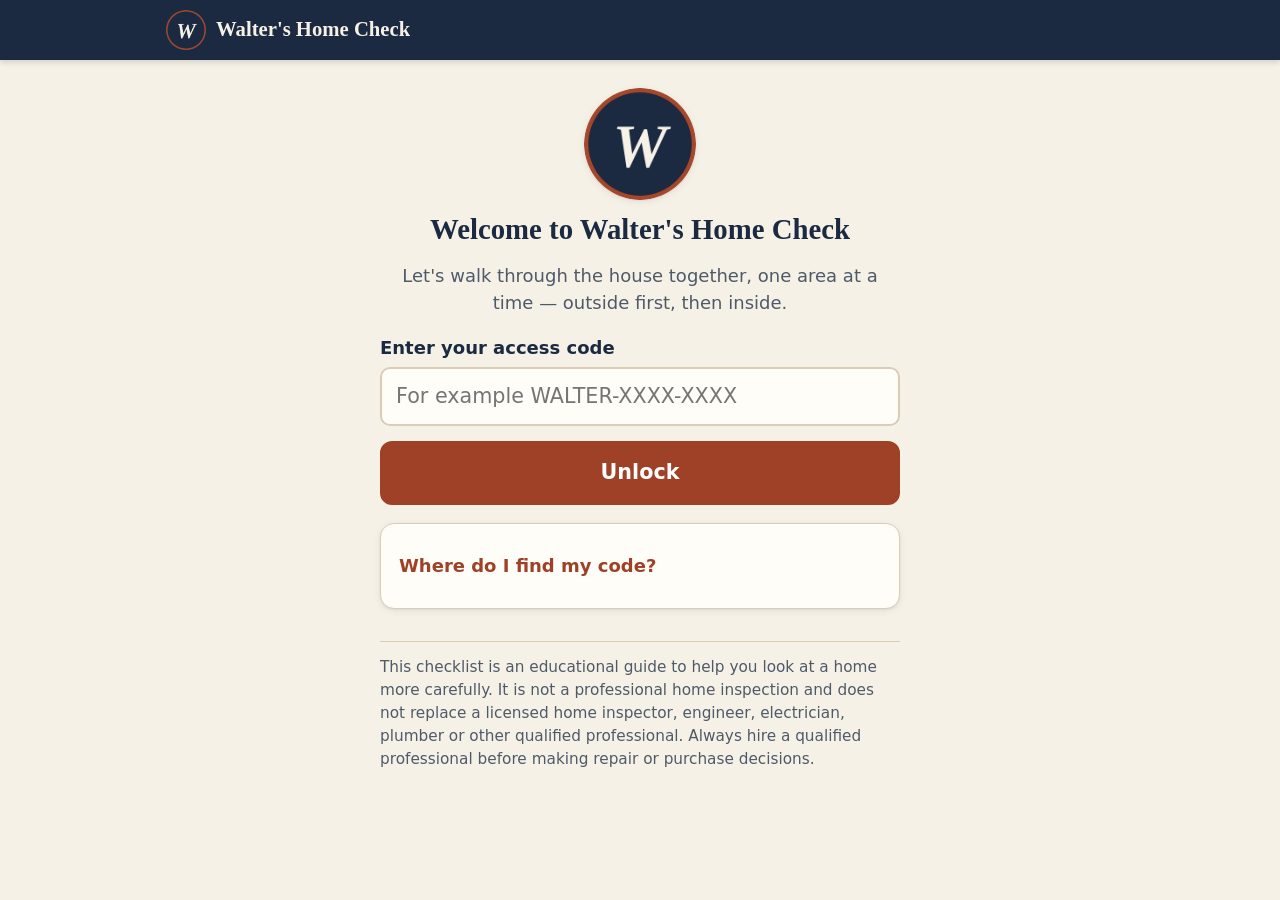
==== index.html @ 048e6f4f "Build Walter's Home Check PWA Static, offline-capable home inspection checklist: access-code unlock " ====
<!doctype html>
<html lang="en">
<head>
  <meta charset="utf-8">
  <meta name="viewport" content="width=device-width, initial-scale=1, viewport-fit=cover">
  <title>Walter's Home Check</title>
  <meta name="description" content="Walter's Home Check — a room-by-room home inspection checklist for home buyers and homeowners.">
  <meta name="theme-color" content="#1b2a41">
  <meta name="color-scheme" content="light dark">
  <meta name="robots" content="noindex">
  <link rel="manifest" href="manifest.webmanifest">
  <link rel="icon" type="image/png" sizes="32x32" href="assets/icons/favicon-32.png">
  <link rel="apple-touch-icon" href="assets/icons/apple-touch-icon.png">
  <meta name="apple-mobile-web-app-capable" content="yes">
  <meta name="mobile-web-app-capable" content="yes">
  <meta name="apple-mobile-web-app-title" content="Home Check">
  <meta name="apple-mobile-web-app-status-bar-style" content="black-translucent">
  <link rel="stylesheet" href="styles.css">
  <script>
    // Apply the chosen light/dark setting before the page draws (avoids a flash).
    try { var t = localStorage.getItem('whc-theme'); if (t === 'light' || t === 'dark') document.documentElement.setAttribute('data-theme', t); } catch (e) {}
  </script>
</head>
<body>
  <a class="skip-link" href="#app">Skip to main content</a>
  <header class="app-header">
    <div class="app-header__inner">
      <button type="button" class="header-btn" id="back-btn" hidden aria-label="Back">
        <svg class="icon" viewBox="0 0 24 24" width="24" height="24" fill="none" stroke="currentColor" stroke-width="2" stroke-linecap="round" stroke-linejoin="round" aria-hidden="true"><path d="M15 5l-7 7 7 7"/></svg>
      </button>
      <a class="brand" href="#/" id="brand">
        <img class="brand__avatar" src="assets/walter-avatar.png" alt="" width="40" height="40">
        <span class="brand__name">Walter's Home Check</span>
      </a>
      <a class="header-btn" href="#/settings" id="settings-btn" aria-label="Settings" hidden>
        <svg class="icon" viewBox="0 0 24 24" width="24" height="24" fill="none" stroke="currentColor" stroke-width="1.8" stroke-linecap="round" stroke-linejoin="round" aria-hidden="true"><circle cx="12" cy="12" r="3"/><path d="M19.4 15a1.7 1.7 0 0 0 .3 1.8l.1.1a2 2 0 1 1-2.8 2.8l-.1-.1a1.7 1.7 0 0 0-1.8-.3 1.7 1.7 0 0 0-1 1.5V21a2 2 0 1 1-4 0v-.1a1.7 1.7 0 0 0-1.1-1.5 1.7 1.7 0 0 0-1.8.3l-.1.1a2 2 0 1 1-2.8-2.8l.1-.1a1.7 1.7 0 0 0 .3-1.8 1.7 1.7 0 0 0-1.5-1H3a2 2 0 1 1 0-4h.1a1.7 1.7 0 0 0 1.5-1.1 1.7 1.7 0 0 0-.3-1.8l-.1-.1a2 2 0 1 1 2.8-2.8l.1.1a1.7 1.7 0 0 0 1.8.3H9a1.7 1.7 0 0 0 1-1.5V3a2 2 0 1 1 4 0v.1a1.7 1.7 0 0 0 1 1.5 1.7 1.7 0 0 0 1.8-.3l.1-.1a2 2 0 1 1 2.8 2.8l-.1.1a1.7 1.7 0 0 0-.3 1.8V9a1.7 1.7 0 0 0 1.5 1H21a2 2 0 1 1 0 4h-.1a1.7 1.7 0 0 0-1.5 1z"/></svg>
        <span class="header-btn__label">Settings</span>
      </a>
    </div>
  </header>

  <main id="app" tabindex="-1">
    <p class="loading">Loading…</p>
  </main>

  <div class="toast" id="toast" role="status" aria-live="polite"></div>

  <noscript>
    <p class="noscript">This app needs JavaScript turned on in your browser.</p>
  </noscript>

  <script type="module" src="js/app.js"></script>
</body>
</html>
---- styles.css ----
/* Walter's Home Check — a warm, workshop-notebook look. */

:root {
  --bg: #f6f1e7;
  --card: #fffdf8;
  --card-2: #f1ebdf;
  --ink: #1b2a41;
  --muted: #4f5a68;
  --line: #d9cdb8;
  --navy: #1b2a41;
  --navy-ink: #f6f1e7;
  --accent: #9e4127;
  --accent-ink: #ffffff;
  --accent-soft: #f6e3da;
  --focus: #1f6feb;

  --ok: #2e6b30;
  --ok-bg: #e3f1e2;
  --watch: #7a4f00;
  --watch-bg: #fdf0cf;
  --problem: #a12620;
  --problem-bg: #fbe3e0;
  --na: #4d5560;
  --na-bg: #e9e7e3;

  --radius: 14px;
  --shadow: 0 1px 2px rgba(27, 42, 65, 0.08), 0 2px 8px rgba(27, 42, 65, 0.06);
  --serif: Georgia, "Iowan Old Style", "Palatino Linotype", "Book Antiqua", ui-serif, serif;
  --sans: system-ui, -apple-system, "Segoe UI", Roboto, "Helvetica Neue", Arial, sans-serif;
  color-scheme: light;
}

@media (prefers-color-scheme: dark) {
  :root:not([data-theme="light"]) {
    --bg: #12161c;
    --card: #1c222b;
    --card-2: #232a35;
    --ink: #eee8dc;
    --muted: #b3bac4;
    --line: #38424f;
    --navy: #0d1520;
    --navy-ink: #eee8dc;
    --accent: #e6926f;
    --accent-ink: #1a1009;
    --accent-soft: #3a2820;
    --focus: #7fb0ff;
    --ok: #8fd18f;
    --ok-bg: #1d3320;
    --watch: #f3c25a;
    --watch-bg: #3a2f14;
    --problem: #ff9a90;
    --problem-bg: #3f1d1b;
    --na: #c3c7cd;
    --na-bg: #2c323b;
    --shadow: 0 1px 2px rgba(0, 0, 0, 0.4);
    color-scheme: dark;
  }
}
:root[data-theme="dark"] {
  --bg: #12161c;
  --card: #1c222b;
  --card-2: #232a35;
  --ink: #eee8dc;
  --muted: #b3bac4;
  --line: #38424f;
  --navy: #0d1520;
  --navy-ink: #eee8dc;
  --accent: #e6926f;
  --accent-ink: #1a1009;
  --accent-soft: #3a2820;
  --focus: #7fb0ff;
  --ok: #8fd18f;
  --ok-bg: #1d3320;
  --watch: #f3c25a;
  --watch-bg: #3a2f14;
  --problem: #ff9a90;
  --problem-bg: #3f1d1b;
  --na: #c3c7cd;
  --na-bg: #2c323b;
  --shadow: 0 1px 2px rgba(0, 0, 0, 0.4);
  color-scheme: dark;
}

/* ---------- Base ---------- */

* { box-sizing: border-box; }
html { font-size: 112.5%; -webkit-text-size-adjust: 100%; text-size-adjust: 100%; }
/* iPhone/iPad: follow the system text size (Settings → Display → Text Size). */
@supports (font: -apple-system-body) and (-webkit-touch-callout: none) {
  html { font: -apple-system-body; }
  body { font-size: 1.06rem; }
}
body {
  margin: 0;
  min-height: 100vh;
  background: var(--bg);
  color: var(--ink);
  font-family: var(--sans);
  line-height: 1.5;
  -webkit-tap-highlight-color: transparent;
}
h1, h2, h3 { font-family: var(--serif); line-height: 1.25; margin: 0 0 0.5em; }
h1 { font-size: 1.6rem; }
h2 { font-size: 1.3rem; }
h3 { font-size: 1.1rem; }
p { margin: 0 0 0.8em; }
a { color: var(--accent); text-underline-offset: 2px; }
img { max-width: 100%; }
:focus-visible { outline: 3px solid var(--focus); outline-offset: 2px; }
.icon { width: 1.35em; height: 1.35em; flex: none; vertical-align: middle; }

.skip-link {
  position: absolute; left: -999px; top: 8px; z-index: 100;
  background: var(--card); color: var(--ink); padding: 8px 14px; border-radius: 8px;
}
.skip-link:focus { left: 8px; }
.visually-hidden {
  position: absolute !important; width: 1px; height: 1px; overflow: hidden;
  clip: rect(0 0 0 0); white-space: nowrap;
}

/* ---------- Header ---------- */

.app-header {
  position: sticky; top: 0; z-index: 20;
  background: var(--navy); color: var(--navy-ink);
  padding-top: env(safe-area-inset-top);
  box-shadow: 0 2px 6px rgba(0, 0, 0, 0.15);
}
.app-header__inner {
  max-width: 980px; margin: 0 auto; min-height: 60px;
  display: flex; align-items: center; gap: 4px;
  padding: 6px max(10px, env(safe-area-inset-right)) 6px max(10px, env(safe-area-inset-left));
}
.brand {
  display: flex; align-items: center; gap: 10px; min-height: 48px; flex: 1; min-width: 0;
  color: inherit; text-decoration: none; padding: 0 6px;
}
.brand__avatar { width: 40px; height: 40px; border-radius: 50%; flex: none; background: #fff2; }
.brand__name { font-family: var(--serif); font-weight: 700; font-size: 1.15rem; white-space: nowrap; overflow: hidden; text-overflow: ellipsis; }
.header-btn {
  display: inline-flex; align-items: center; justify-content: center; gap: 6px;
  min-width: 48px; min-height: 48px; padding: 0 10px;
  background: transparent; border: 0; border-radius: 10px; color: inherit; font: inherit; cursor: pointer; text-decoration: none;
}
.header-btn[hidden] { display: none; }
.header-btn:hover { background: rgba(255, 255, 255, 0.1); }
.header-btn__label { font-size: 0.9rem; }
@media (max-width: 420px) { .header-btn__label { display: none; } }

/* ---------- Layout ---------- */

main {
  max-width: 820px; margin: 0 auto;
  padding: 20px max(16px, env(safe-area-inset-right)) calc(48px + env(safe-area-inset-bottom)) max(16px, env(safe-area-inset-left));
}
main:focus { outline: none; }
.loading { color: var(--muted); }
.noscript { padding: 20px; text-align: center; }
.page-title { margin-top: 4px; }
.lede { color: var(--muted); }
.stack > * + * { margin-top: 16px; }
.row { display: flex; gap: 12px; flex-wrap: wrap; align-items: center; }
.muted { color: var(--muted); }
.small { font-size: 0.88rem; }
.center { text-align: center; }

.card {
  background: var(--card); border: 1px solid var(--line); border-radius: var(--radius);
  padding: 18px; box-shadow: var(--shadow);
}
.section { margin-top: 28px; }
.section > h2 { padding-bottom: 6px; border-bottom: 2px solid var(--line); }

/* ---------- Buttons & fields ---------- */

.btn {
  display: inline-flex; align-items: center; justify-content: center; gap: 10px;
  min-height: 52px; padding: 10px 20px;
  border-radius: 12px; border: 2px solid var(--accent);
  background: var(--accent); color: var(--accent-ink);
  font: inherit; font-weight: 700; text-decoration: none; cursor: pointer; text-align: center;
}
.btn:hover { filter: brightness(1.06); }
.btn:active { transform: translateY(1px); }
.btn[disabled] { opacity: 0.55; cursor: default; }
.btn--secondary { background: var(--card); color: var(--ink); border-color: var(--line); }
.btn--ghost { background: transparent; color: var(--accent); border-color: transparent; padding-left: 10px; padding-right: 10px; }
.btn--danger { background: var(--card); color: var(--problem); border-color: var(--problem); }
.btn--big { width: 100%; min-height: 64px; font-size: 1.15rem; }
.btn--block { width: 100%; }
.btn--small { min-height: 48px; padding: 6px 14px; font-size: 0.95rem; }

label, .label { display: block; font-weight: 700; margin-bottom: 6px; }
.hint { color: var(--muted); font-size: 0.9rem; margin-top: -2px; margin-bottom: 8px; }
input[type="text"], input[type="search"], textarea {
  width: 100%; font: inherit; color: var(--ink);
  background: var(--card); border: 2px solid var(--line); border-radius: 10px;
  padding: 12px 14px; min-height: 52px;
}
input[type="text"]:focus, textarea:focus { border-color: var(--focus); outline: none; box-shadow: 0 0 0 3px color-mix(in srgb, var(--focus) 30%, transparent); }
textarea { min-height: 84px; resize: vertical; line-height: 1.4; }
.field { margin-bottom: 18px; }
.error { color: var(--problem); font-weight: 700; }

/* ---------- Unlock ---------- */

.unlock { max-width: 520px; margin: 0 auto; text-align: center; }
.unlock__avatar { width: 112px; height: 112px; border-radius: 50%; margin: 8px auto 12px; display: block; box-shadow: var(--shadow); }
.unlock form { text-align: left; margin-top: 18px; }
.unlock input { text-transform: uppercase; letter-spacing: 0.05em; font-size: 1.15rem; }
.unlock input::placeholder { text-transform: none; letter-spacing: 0; }
.help-box { text-align: left; margin-top: 18px; }
.help-box summary { cursor: pointer; font-weight: 700; color: var(--accent); min-height: 48px; display: flex; align-items: center; }
.disclaimer { font-size: 0.85rem; color: var(--muted); border-top: 1px solid var(--line); margin-top: 32px; padding-top: 14px; text-align: left; }

/* ---------- Home ---------- */

.check-list { list-style: none; padding: 0; margin: 0; display: grid; gap: 12px; }
.check-card {
  display: block; color: inherit; text-decoration: none;
  background: var(--card); border: 1px solid var(--line); border-radius: var(--radius);
  padding: 16px 18px; box-shadow: var(--shadow);
}
.check-card:hover { border-color: var(--accent); }
.check-card__name { font-family: var(--serif); font-size: 1.2rem; font-weight: 700; margin: 0 0 2px; overflow-wrap: anywhere; }
.check-card__meta { color: var(--muted); font-size: 0.92rem; }
.empty { text-align: center; padding: 26px 18px; color: var(--muted); border: 2px dashed var(--line); border-radius: var(--radius); }

.progress { display: flex; align-items: center; gap: 12px; margin-top: 10px; }
.progress__bar { flex: 1; height: 12px; background: var(--card-2); border: 1px solid var(--line); border-radius: 99px; overflow: hidden; }
.progress__fill { height: 100%; background: var(--ok); border-radius: 99px; transition: width 0.25s; }
.progress__label { font-weight: 700; font-size: 0.92rem; min-width: 3.4em; text-align: right; }

/* ---------- Banners ---------- */

.banner {
  background: var(--accent-soft); border: 2px solid var(--accent); border-radius: var(--radius);
  padding: 16px 18px; margin-bottom: 20px;
}
.banner h2 { font-size: 1.15rem; margin-bottom: 6px; }
.banner ol { margin: 8px 0 10px; padding-left: 1.4em; }
.banner li { margin-bottom: 4px; }
.banner .row { margin-top: 10px; }
.notice { background: var(--card-2); border-left: 5px solid var(--accent); border-radius: 8px; padding: 12px 16px; margin: 0 0 18px; }
.notice p:last-child { margin-bottom: 0; }

/* ---------- New check ---------- */

.mode-list { display: grid; gap: 12px; border: 0; padding: 0; margin: 0 0 22px; }
.mode-list legend { font-weight: 700; margin-bottom: 8px; padding: 0; }
.mode-option { position: relative; display: block; cursor: pointer; }
.mode-option input { position: absolute; opacity: 0; width: 1px; height: 1px; }
.mode-option__box {
  display: flex; gap: 14px; align-items: flex-start;
  background: var(--card); border: 2px solid var(--line); border-radius: var(--radius); padding: 16px;
}
.mode-option__radio { width: 26px; height: 26px; border-radius: 50%; border: 2px solid var(--muted); flex: none; margin-top: 2px; display: grid; place-items: center; }
.mode-option input:checked + .mode-option__box { border-color: var(--accent); background: var(--accent-soft); }
.mode-option input:checked + .mode-option__box .mode-option__radio { border-color: var(--accent); }
.mode-option input:checked + .mode-option__box .mode-option__radio::after { content: ""; width: 14px; height: 14px; border-radius: 50%; background: var(--accent); }
.mode-option input:focus-visible + .mode-option__box { outline: 3px solid var(--focus); outline-offset: 2px; }
.mode-option__title { font-weight: 700; font-size: 1.08rem; display: block; }
.mode-option__desc { color: var(--muted); font-size: 0.95rem; display: block; }

/* ---------- Areas list ---------- */

.check-head { margin-bottom: 18px; }
.mode-pill { display: inline-block; background: var(--navy); color: var(--navy-ink); border-radius: 99px; padding: 2px 12px; font-size: 0.85rem; font-weight: 700; }
.name-field { margin: 10px 0 4px; }
.actions { display: grid; grid-template-columns: 1fr 1fr; gap: 10px; margin: 16px 0 6px; }
@media (max-width: 380px) { .actions { grid-template-columns: 1fr; } }
.walk-hint { color: var(--muted); font-family: var(--sans); font-weight: 400; font-size: 0.95rem; margin: 18px 0 10px; }
.area-grid { list-style: none; padding: 0; margin: 0; display: grid; gap: 12px; }
@media (min-width: 700px) { .area-grid { grid-template-columns: 1fr 1fr; } }
.area-card {
  display: flex; gap: 14px; align-items: center; height: 100%;
  background: var(--card); border: 1px solid var(--line); border-radius: var(--radius); padding: 14px 16px;
  color: inherit; text-decoration: none; box-shadow: var(--shadow);
}
.area-card:hover { border-color: var(--accent); }
.area-card__icon {
  width: 52px; height: 52px; border-radius: 12px; flex: none;
  display: grid; place-items: center; background: var(--card-2); color: var(--accent);
}
.area-card__icon .icon { width: 30px; height: 30px; }
.area-card__body { flex: 1; min-width: 0; }
.area-card__step, .area-card__name, .area-card__count { display: block; }
.area-card__step { font-size: 0.8rem; color: var(--muted); font-weight: 700; text-transform: uppercase; letter-spacing: 0.04em; }
.area-card__name { font-weight: 700; font-size: 1.05rem; line-height: 1.3; }
.area-card__count { color: var(--muted); font-size: 0.9rem; }
.area-card .progress { margin-top: 6px; }
.area-card__done { color: var(--ok); }
.badge { display: inline-flex; align-items: center; gap: 4px; font-size: 0.82rem; font-weight: 700; border-radius: 99px; padding: 1px 9px; margin-left: 6px; }
.badge .icon { width: 1em; height: 1em; }
.badge--problem { background: var(--problem-bg); color: var(--problem); }
.badge--watch { background: var(--watch-bg); color: var(--watch); }

/* ---------- Area detail ---------- */

.area-head { display: flex; align-items: center; gap: 14px; margin-bottom: 6px; }
.area-head .area-card__icon { width: 56px; height: 56px; }
.area-head h1 { margin: 0; }
.items { list-style: none; padding: 0; margin: 18px 0 0; display: grid; gap: 16px; }
.item {
  background: var(--card); border: 1px solid var(--line); border-radius: var(--radius);
  padding: 16px; box-shadow: var(--shadow); scroll-margin-top: 90px;
  border-left: 6px solid var(--line);
}
.item[data-status="ok"] { border-left-color: var(--ok); }
.item[data-status="watch"] { border-left-color: var(--watch); }
.item[data-status="problem"] { border-left-color: var(--problem); }
.item[data-status="na"] { border-left-color: var(--na); }
.item__num { color: var(--muted); font-size: 0.85rem; font-weight: 700; }
.item__text { font-weight: 700; font-size: 1.1rem; margin: 2px 0 10px; line-height: 1.35; }

.tip { background: var(--card-2); border-radius: 10px; margin-bottom: 14px; }
.tip summary {
  list-style: none; cursor: pointer; min-height: 48px; display: flex; align-items: center; gap: 8px;
  padding: 6px 14px; font-weight: 700; color: var(--accent);
}
.tip summary::-webkit-details-marker { display: none; }
.tip summary::before { content: "▸"; display: inline-block; transition: transform 0.15s; width: 1em; }
.tip[open] summary::before { transform: rotate(90deg); }
.tip p { padding: 0 14px 12px 38px; margin: 0; font-family: var(--serif); font-size: 1.02rem; }

.status-group { display: grid; grid-template-columns: 1fr 1fr; gap: 8px; border: 0; margin: 0 0 12px; padding: 0; }
@media (min-width: 640px) { .status-group { grid-template-columns: repeat(4, 1fr); } }
.status-group legend { padding: 0; margin-bottom: 6px; }
.status-btn {
  display: flex; align-items: center; justify-content: center; gap: 8px;
  min-height: 56px; padding: 8px 10px; border-radius: 12px;
  font: inherit; font-weight: 700; font-size: 0.98rem; line-height: 1.15; cursor: pointer;
  background: var(--card); color: var(--ink); border: 2px solid var(--line);
}
.status-btn .icon { width: 1.4em; height: 1.4em; }
.status-btn--ok .icon { color: var(--ok); }
.status-btn--watch .icon { color: var(--watch); }
.status-btn--problem .icon { color: var(--problem); }
.status-btn--na .icon { color: var(--na); }
.status-btn[aria-pressed="true"] { box-shadow: inset 0 0 0 1px currentColor; }
.status-btn--ok[aria-pressed="true"] { background: var(--ok-bg); border-color: var(--ok); color: var(--ok); }
.status-btn--watch[aria-pressed="true"] { background: var(--watch-bg); border-color: var(--watch); color: var(--watch); }
.status-btn--problem[aria-pressed="true"] { background: var(--problem-bg); border-color: var(--problem); color: var(--problem); }
.status-btn--na[aria-pressed="true"] { background: var(--na-bg); border-color: var(--na); color: var(--na); }

.pro-box {
  display: flex; gap: 10px; align-items: flex-start;
  background: var(--problem-bg); color: var(--ink); border: 2px solid var(--problem); border-radius: 10px;
  padding: 10px 14px; margin-bottom: 12px;
}
.pro-box .icon { color: var(--problem); margin-top: 2px; }
.pro-box strong { color: var(--problem); }

.note-label { font-weight: 700; font-size: 0.95rem; margin-bottom: 4px; display: block; }
.photo-row { display: flex; flex-wrap: wrap; gap: 10px; margin-top: 12px; align-items: center; }
.photo-buttons { display: flex; flex-wrap: wrap; gap: 8px; }
.photo-buttons input[type="file"] { position: absolute; width: 1px; height: 1px; opacity: 0; pointer-events: none; }
.thumbs { display: flex; flex-wrap: wrap; gap: 10px; list-style: none; padding: 0; margin: 10px 0 0; }
.thumb { position: relative; width: 104px; height: 104px; }
.thumb img, .thumb button.thumb__open { width: 100%; height: 100%; }
.thumb button.thumb__open { padding: 0; border: 1px solid var(--line); border-radius: 10px; overflow: hidden; background: var(--card-2); cursor: zoom-in; display: block; }
.thumb img { object-fit: cover; display: block; }
.thumb__del {
  position: absolute; top: -10px; right: -10px; width: 44px; height: 44px; border-radius: 50%;
  background: var(--card); color: var(--problem); border: 2px solid var(--problem);
  display: grid; place-items: center; cursor: pointer; padding: 0;
}
.thumb__del .icon { width: 22px; height: 22px; }
.thumbs--small .thumb { width: 72px; height: 72px; }
.busy { color: var(--muted); font-size: 0.92rem; }

.area-nav { display: grid; grid-template-columns: 1fr 1fr; gap: 10px; margin-top: 24px; }
.area-nav .btn:only-child { grid-column: 1 / -1; }
.saved-note { color: var(--muted); font-size: 0.88rem; display: flex; align-items: center; gap: 6px; }
.saved-note .icon { color: var(--ok); width: 1.1em; height: 1.1em; }

/* ---------- Summary ---------- */

.counts { display: grid; grid-template-columns: 1fr 1fr; gap: 10px; margin: 14px 0; }
@media (min-width: 640px) { .counts { grid-template-columns: repeat(4, 1fr); } }
.count {
  border-radius: 12px; padding: 12px; text-align: center; border: 2px solid;
  display: flex; flex-direction: column; align-items: center; gap: 2px;
}
.count__num { font-size: 1.8rem; font-weight: 800; line-height: 1.1; font-family: var(--serif); }
.count__label { font-weight: 700; font-size: 0.92rem; display: flex; align-items: center; gap: 6px; }
.count--ok { background: var(--ok-bg); border-color: var(--ok); color: var(--ok); }
.count--watch { background: var(--watch-bg); border-color: var(--watch); color: var(--watch); }
.count--problem { background: var(--problem-bg); border-color: var(--problem); color: var(--problem); }
.count--na { background: var(--na-bg); border-color: var(--na); color: var(--na); }
.finding-list { list-style: none; padding: 0; margin: 0; display: grid; gap: 12px; }
.finding {
  background: var(--card); border: 1px solid var(--line); border-left: 6px solid var(--line);
  border-radius: var(--radius); padding: 14px 16px; box-shadow: var(--shadow);
}
.finding--problem { border-left-color: var(--problem); }
.finding--watch { border-left-color: var(--watch); }
.finding__area { color: var(--muted); font-size: 0.88rem; font-weight: 700; }
.finding__text { font-weight: 700; margin: 2px 0 6px; }
.finding__text a { color: inherit; }
.finding__note { font-family: var(--serif); margin-bottom: 6px; white-space: pre-wrap; overflow-wrap: anywhere; }
.prio { display: inline-flex; align-items: center; gap: 4px; font-weight: 800; font-size: 0.82rem; border-radius: 6px; padding: 1px 8px; text-transform: uppercase; letter-spacing: 0.04em; }
.prio--High { background: var(--problem); color: var(--card); }
.prio--Medium { background: var(--watch-bg); color: var(--watch); border: 1px solid var(--watch); }
.prio--Low { background: var(--na-bg); color: var(--na); border: 1px solid var(--na); }

/* ---------- Report ---------- */

.report-box { text-align: center; }
.report-box .btn { margin: 6px 0; }
.report-status { min-height: 1.5em; margin-top: 10px; }

/* ---------- Settings ---------- */

.settings-list { list-style: none; padding: 0; margin: 0; display: grid; gap: 10px; }
.settings-row { display: flex; gap: 12px; align-items: center; justify-content: space-between; flex-wrap: wrap; background: var(--card); border: 1px solid var(--line); border-radius: 12px; padding: 12px 14px; }
.settings-row__text { min-width: 0; flex: 1 1 200px; overflow-wrap: anywhere; }
.theme-choice { display: flex; gap: 8px; flex-wrap: wrap; border: 0; padding: 0; margin: 0; }
.theme-choice label { display: flex; align-items: center; gap: 8px; min-height: 48px; padding: 0 14px; border: 2px solid var(--line); border-radius: 10px; background: var(--card); font-weight: 600; cursor: pointer; margin: 0; }
.theme-choice input { width: 22px; height: 22px; accent-color: var(--accent); }
.steps { padding-left: 1.4em; }
.steps li { margin-bottom: 6px; }
.link-list { list-style: none; padding: 0; margin: 0; display: grid; gap: 8px; }
.link-list a { display: inline-flex; align-items: center; min-height: 48px; font-weight: 700; }
.file-input { position: absolute; width: 1px; height: 1px; opacity: 0; pointer-events: none; }

/* ---------- Photo viewer & toast ---------- */

.viewer {
  position: fixed; inset: 0; z-index: 50; background: rgba(0, 0, 0, 0.9);
  display: flex; align-items: center; justify-content: center; padding: 60px 12px 20px;
}
.viewer img { max-width: 100%; max-height: 100%; object-fit: contain; border-radius: 6px; }
.viewer__close {
  position: absolute; top: calc(10px + env(safe-area-inset-top)); right: 12px;
  min-width: 52px; min-height: 52px; border-radius: 50%; border: 0; background: #fff; color: #111; cursor: pointer;
  display: grid; place-items: center;
}
.toast {
  position: fixed; left: 50%; bottom: calc(20px + env(safe-area-inset-bottom)); transform: translateX(-50%) translateY(150%);
  background: var(--navy); color: var(--navy-ink); padding: 12px 20px; border-radius: 12px; z-index: 60;
  font-weight: 700; max-width: calc(100% - 32px); box-shadow: 0 4px 16px rgba(0, 0, 0, 0.3);
  transition: transform 0.25s, visibility 0.25s; pointer-events: none; text-align: center; visibility: hidden;
}
.toast.show { transform: translateX(-50%) translateY(0); visibility: visible; }

@media (prefers-reduced-motion: reduce) {
  *, *::before, *::after { transition: none !important; }
}
@media (forced-colors: active) {
  .status-btn[aria-pressed="true"] { border-width: 4px; }
}
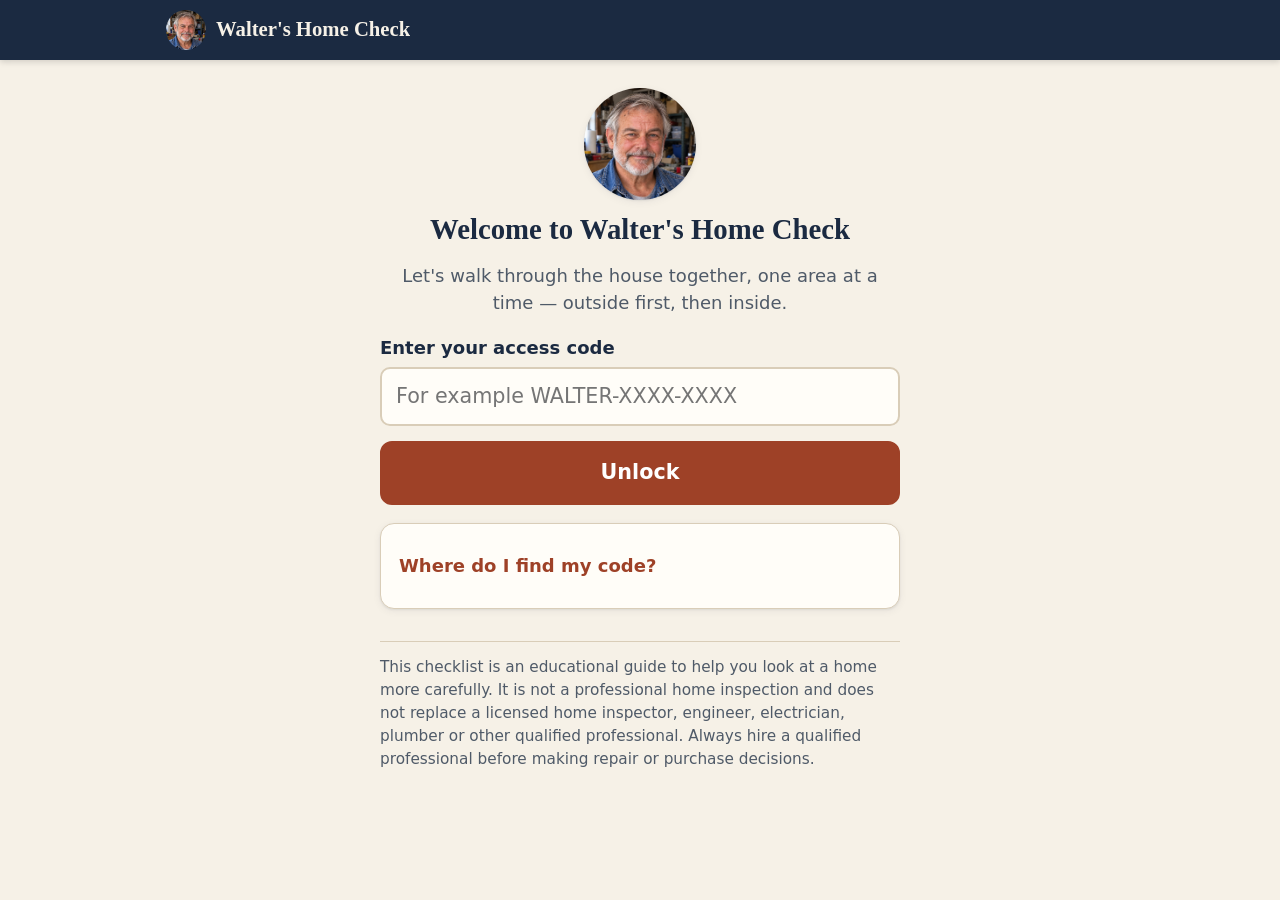
==== commit 885ea23f: "Add "My Home" maintenance calendar - New My Home tab (bottom tabs: Checks · My Home · Settings) - Ho" ====
--- a/index.html
+++ b/index.html
@@ -32,16 +32,14 @@
         <img class="brand__avatar" src="assets/walter-avatar.png" alt="" width="40" height="40">
         <span class="brand__name">Walter's Home Check</span>
       </a>
-      <a class="header-btn" href="#/settings" id="settings-btn" aria-label="Settings" hidden>
-        <svg class="icon" viewBox="0 0 24 24" width="24" height="24" fill="none" stroke="currentColor" stroke-width="1.8" stroke-linecap="round" stroke-linejoin="round" aria-hidden="true"><circle cx="12" cy="12" r="3"/><path d="M19.4 15a1.7 1.7 0 0 0 .3 1.8l.1.1a2 2 0 1 1-2.8 2.8l-.1-.1a1.7 1.7 0 0 0-1.8-.3 1.7 1.7 0 0 0-1 1.5V21a2 2 0 1 1-4 0v-.1a1.7 1.7 0 0 0-1.1-1.5 1.7 1.7 0 0 0-1.8.3l-.1.1a2 2 0 1 1-2.8-2.8l.1-.1a1.7 1.7 0 0 0 .3-1.8 1.7 1.7 0 0 0-1.5-1H3a2 2 0 1 1 0-4h.1a1.7 1.7 0 0 0 1.5-1.1 1.7 1.7 0 0 0-.3-1.8l-.1-.1a2 2 0 1 1 2.8-2.8l.1.1a1.7 1.7 0 0 0 1.8.3H9a1.7 1.7 0 0 0 1-1.5V3a2 2 0 1 1 4 0v.1a1.7 1.7 0 0 0 1 1.5 1.7 1.7 0 0 0 1.8-.3l.1-.1a2 2 0 1 1 2.8 2.8l-.1.1a1.7 1.7 0 0 0-.3 1.8V9a1.7 1.7 0 0 0 1.5 1H21a2 2 0 1 1 0 4h-.1a1.7 1.7 0 0 0-1.5 1z"/></svg>
-        <span class="header-btn__label">Settings</span>
-      </a>
     </div>
   </header>
 
   <main id="app" tabindex="-1">
     <p class="loading">Loading…</p>
   </main>
+
+  <nav class="tabbar" id="tabbar" aria-label="Main" hidden></nav>
 
   <div class="toast" id="toast" role="status" aria-live="polite"></div>
 
--- a/styles.css
+++ b/styles.css
@@ -193,13 +193,18 @@
 
 label, .label { display: block; font-weight: 700; margin-bottom: 6px; }
 .hint { color: var(--muted); font-size: 0.9rem; margin-top: -2px; margin-bottom: 8px; }
-input[type="text"], input[type="search"], textarea {
+input[type="text"], input[type="search"], input[type="date"], select, textarea {
   width: 100%; font: inherit; color: var(--ink);
   background: var(--card); border: 2px solid var(--line); border-radius: 10px;
   padding: 12px 14px; min-height: 52px;
 }
-input[type="text"]:focus, textarea:focus { border-color: var(--focus); outline: none; box-shadow: 0 0 0 3px color-mix(in srgb, var(--focus) 30%, transparent); }
+input[type="text"]:focus, input[type="date"]:focus, select:focus, textarea:focus { border-color: var(--focus); outline: none; box-shadow: 0 0 0 3px color-mix(in srgb, var(--focus) 30%, transparent); }
 textarea { min-height: 84px; resize: vertical; line-height: 1.4; }
+select { appearance: none; -webkit-appearance: none; padding-right: 44px; cursor: pointer;
+  background-image: linear-gradient(45deg, transparent 50%, var(--muted) 50%), linear-gradient(135deg, var(--muted) 50%, transparent 50%);
+  background-position: right 22px center, right 16px center; background-size: 6px 6px; background-repeat: no-repeat; }
+input[aria-invalid] { border-color: var(--problem); }
+[hidden] { display: none !important; }
 .field { margin-bottom: 18px; }
 .error { color: var(--problem); font-weight: 700; }
 
@@ -445,6 +450,169 @@
 }
 .toast.show { transform: translateX(-50%) translateY(0); visibility: visible; }
 
+/* ---------- Bottom tabs ---------- */
+
+.tabbar {
+  position: fixed; left: 0; right: 0; bottom: 0; z-index: 30;
+  display: flex; justify-content: center;
+  background: var(--card); border-top: 1px solid var(--line);
+  box-shadow: 0 -2px 10px rgba(0, 0, 0, 0.08);
+  padding: 0 env(safe-area-inset-right) env(safe-area-inset-bottom) env(safe-area-inset-left);
+}
+.tabbar__tab {
+  flex: 1 1 0; max-width: 220px; min-height: 60px;
+  display: flex; flex-direction: column; align-items: center; justify-content: center; gap: 2px;
+  color: var(--muted); text-decoration: none; font-size: 0.85rem; font-weight: 700;
+  border-top: 4px solid transparent;
+}
+.tabbar__tab .icon { width: 26px; height: 26px; }
+.tabbar__tab[aria-current="page"] { color: var(--accent); border-top-color: var(--accent); }
+.tabbar__tab:hover { color: var(--accent); }
+body.has-tabbar main { padding-bottom: calc(110px + env(safe-area-inset-bottom)); }
+body.has-tabbar .toast { bottom: calc(80px + env(safe-area-inset-bottom)); }
+
+/* ---------- My Home ---------- */
+
+.home-bar { display: flex; flex-wrap: wrap; align-items: center; justify-content: space-between; gap: 6px 10px; margin-bottom: 10px; }
+.home-bar__name { display: inline-flex; align-items: center; gap: 8px; font-family: var(--serif); font-weight: 700; font-size: 1.15rem; overflow-wrap: anywhere; }
+.home-bar__name .icon { color: var(--accent); }
+.home-bar__pick { width: auto; max-width: 100%; flex: 1 1 200px; font-weight: 700; }
+.home-bar__links { display: flex; flex-wrap: wrap; gap: 0 4px; }
+.subnav { display: grid; grid-template-columns: repeat(4, 1fr); gap: 6px; margin: 0 0 20px; }
+.subnav a {
+  display: flex; flex-direction: column; align-items: center; justify-content: center; gap: 2px; min-height: 60px; padding: 6px 4px;
+  background: var(--card); border: 2px solid var(--line); border-radius: 12px; color: var(--ink);
+  text-decoration: none; font-weight: 700; font-size: 0.88rem; text-align: center; line-height: 1.15;
+}
+.subnav a .icon { color: var(--accent); }
+.subnav a[aria-current="page"] { background: var(--accent-soft); border-color: var(--accent); }
+
+.month-head { display: flex; align-items: center; gap: 16px; margin-bottom: 18px; }
+.month-title { margin: 0 0 4px; font-size: 1.45rem; }
+.month-title:focus { outline: none; }
+.ring { position: relative; width: 84px; height: 84px; flex: none; }
+.ring svg { display: block; }
+.ring__track { fill: none; stroke: var(--card-2); stroke-width: 10; }
+.ring__fill { fill: none; stroke: var(--ok); stroke-width: 10; stroke-linecap: round; transition: stroke-dashoffset 0.3s; }
+.ring__text { position: absolute; inset: 0; display: grid; place-items: center; font-weight: 800; font-size: 1.05rem; }
+
+.list-title { font-size: 1.1rem; margin: 18px 0 10px; }
+.task-list { list-style: none; padding: 0; margin: 0 0 18px; display: grid; gap: 12px; }
+.task {
+  background: var(--card); border: 1px solid var(--line); border-left: 6px solid var(--accent);
+  border-radius: var(--radius); padding: 14px 16px; box-shadow: var(--shadow);
+}
+.task[data-done="true"] { border-left-color: var(--ok); background: color-mix(in srgb, var(--ok-bg) 45%, var(--card)); }
+.task[data-done="true"] .task__title { text-decoration: line-through; text-decoration-thickness: 2px; color: var(--muted); }
+.task__head { display: flex; gap: 10px; align-items: flex-start; justify-content: space-between; }
+.task__title { font-family: var(--sans); font-size: 1.08rem; margin: 6px 0 6px; line-height: 1.35; }
+.task__why { font-family: var(--serif); margin-bottom: 8px; }
+.task__from { color: var(--watch); font-weight: 700; font-size: 0.88rem; margin-bottom: 4px; display: flex; align-items: center; gap: 6px; }
+.task__pro { margin: 6px 0 0; }
+.task__actions { display: flex; flex-wrap: wrap; gap: 8px; margin-top: 10px; }
+.done-toggle {
+  display: inline-flex; align-items: center; gap: 8px; flex: none; margin: 0;
+  min-height: 48px; padding: 4px 14px 4px 10px; border: 2px solid var(--line); border-radius: 12px;
+  background: var(--card); cursor: pointer; font-weight: 700;
+}
+.done-toggle input { width: 26px; height: 26px; margin: 0; accent-color: var(--ok); cursor: pointer; }
+.done-toggle:has(input:checked) { border-color: var(--ok); color: var(--ok); background: var(--ok-bg); }
+.done-toggle:has(input:focus-visible) { outline: 3px solid var(--focus); outline-offset: 2px; }
+.task__tags { display: flex; flex-wrap: wrap; gap: 6px; }
+.tag { display: inline-flex; align-items: center; gap: 5px; font-size: 0.85rem; font-weight: 700; border-radius: 99px; padding: 3px 10px; background: var(--card-2); color: var(--ink); border: 1px solid var(--line); }
+.tag .icon { width: 1.05em; height: 1.05em; }
+.tag--diy { background: var(--ok-bg); color: var(--ok); border-color: var(--ok); }
+.tag--pro { background: var(--accent-soft); color: var(--accent); border-color: var(--accent); }
+.tag--safety { background: var(--watch-bg); color: var(--watch); border-color: var(--watch); }
+
+.fold { background: var(--card); border: 1px solid var(--line); border-radius: var(--radius); margin: 0 0 12px; }
+.fold summary { cursor: pointer; min-height: 52px; display: flex; align-items: center; padding: 6px 16px; font-weight: 700; color: var(--accent); }
+.fold > *:not(summary) { margin-left: 16px; margin-right: 16px; }
+.fold[open] { padding-bottom: 10px; }
+.mini-list { list-style: none; padding: 0; display: grid; gap: 8px; }
+.mini-list li { display: flex; flex-wrap: wrap; gap: 8px; align-items: center; justify-content: space-between; border-top: 1px solid var(--line); padding-top: 8px; }
+.mini-list li > span { flex: 1 1 200px; }
+.plain-list { padding-left: 1.3em; }
+.plain-list li { margin-bottom: 4px; }
+
+.cal-card { margin: 20px 0; }
+.cal-card h2 { display: flex; align-items: center; gap: 8px; font-size: 1.2rem; }
+.cal-card h2 .icon { color: var(--accent); }
+.cal-card .btn + .btn { margin-top: 8px; }
+.upsell { background: var(--card-2); border: 2px dashed var(--line); border-radius: var(--radius); padding: 14px 16px; margin: 20px 0; }
+.upsell h2 { font-size: 1.1rem; margin-bottom: 4px; }
+
+.welcome { display: flex; gap: 16px; align-items: flex-start; margin-bottom: 18px; }
+.welcome__avatar { width: 72px; height: 72px; border-radius: 50%; flex: none; }
+.welcome__list { list-style: none; padding: 0; margin: 0; display: grid; gap: 8px; }
+.welcome__list li { display: flex; gap: 10px; align-items: flex-start; }
+.welcome__list .icon { color: var(--accent); margin-top: 2px; }
+@media (max-width: 480px) { .welcome { flex-direction: column; } }
+
+.form-group { border: 1px solid var(--line); border-radius: var(--radius); background: var(--card); padding: 14px 16px 2px; margin: 0 0 18px; min-width: 0; }
+.form-group legend { font-family: var(--serif); font-weight: 700; font-size: 1.15rem; padding: 0 6px; }
+.form-group--plain { border: 0; background: none; padding: 0; }
+.form-group--plain legend { font-family: var(--sans); font-size: 1rem; padding: 0; margin-bottom: 6px; }
+.pair { display: grid; gap: 0 14px; }
+@media (min-width: 600px) { .pair { grid-template-columns: 1fr 1fr; } }
+.field--year .error { margin: 0; }
+.field--year .hint:empty, .field--year .error:empty { display: none; }
+.choice-row { display: flex; flex-wrap: wrap; gap: 8px; margin-bottom: 12px; }
+.choice { display: flex; align-items: center; gap: 8px; min-height: 48px; padding: 0 16px; border: 2px solid var(--line); border-radius: 10px; background: var(--card); font-weight: 600; cursor: pointer; margin: 0; }
+.choice input { width: 22px; height: 22px; accent-color: var(--accent); }
+
+.year-head { display: flex; align-items: center; justify-content: space-between; gap: 10px; }
+.year-head h1 { margin: 0; }
+.year-head h1:focus { outline: none; }
+.year-grid { list-style: none; padding: 0; margin: 0; display: grid; grid-template-columns: repeat(2, 1fr); gap: 10px; }
+@media (min-width: 560px) { .year-grid { grid-template-columns: repeat(3, 1fr); } }
+@media (min-width: 800px) { .year-grid { grid-template-columns: repeat(4, 1fr); } }
+.month-cell {
+  display: flex; flex-direction: column; gap: 2px; min-height: 112px; height: 100%; padding: 12px 14px;
+  background: var(--card); border: 2px solid var(--line); border-radius: var(--radius); color: var(--ink); text-decoration: none; box-shadow: var(--shadow);
+}
+.month-cell:hover { border-color: var(--accent); }
+.month-cell--now { border-color: var(--accent); background: var(--accent-soft); }
+.month-cell__name { font-family: var(--serif); font-weight: 700; font-size: 1.2rem; }
+.month-cell__now { font-family: var(--sans); font-size: 0.75rem; background: var(--accent); color: var(--accent-ink); border-radius: 99px; padding: 1px 8px; vertical-align: middle; }
+.month-cell__count { font-weight: 700; }
+.month-cell__done { color: var(--muted); font-size: 0.9rem; display: flex; align-items: center; gap: 4px; }
+.month-cell .progress__bar { display: block; flex: none; height: 8px; margin-top: auto; }
+.month-cell .progress__fill { display: block; }
+
+.legend { list-style: none; padding: 0; margin: 0 0 16px; display: grid; gap: 4px; font-size: 0.92rem; color: var(--muted); }
+.legend li { display: flex; align-items: center; gap: 8px; }
+.sys-list { list-style: none; padding: 0; margin: 0; display: grid; gap: 12px; }
+.sys { background: var(--card); border: 1px solid var(--line); border-left: 6px solid var(--ok); border-radius: var(--radius); padding: 14px 16px; box-shadow: var(--shadow); }
+.sys--older { border-left-color: var(--watch); }
+.sys--past { border-left-color: var(--problem); }
+.sys__head { display: flex; flex-wrap: wrap; justify-content: space-between; align-items: baseline; gap: 4px 12px; }
+.sys__name { font-size: 1.2rem; margin: 0; }
+.sys__type { font-family: var(--sans); font-weight: 400; font-size: 0.95rem; color: var(--muted); }
+.sys__age { font-weight: 800; }
+.sys__status { display: flex; align-items: center; gap: 8px; margin: 6px 0 8px; }
+.sys--ok .sys__status { color: var(--ok); }
+.sys--older .sys__status { color: var(--watch); }
+.sys--past .sys__status { color: var(--problem); }
+.agebar { position: relative; height: 14px; background: var(--card-2); border: 1px solid var(--line); border-radius: 99px; margin-bottom: 8px; }
+.agebar__fill { position: absolute; left: 0; top: 0; bottom: 0; border-radius: 99px; background: var(--ok); }
+.sys--older .agebar__fill { background: var(--watch); }
+.sys--past .agebar__fill { background: var(--problem); }
+.agebar__mark { position: absolute; top: -4px; bottom: -4px; width: 3px; background: var(--ink); border-radius: 2px; }
+
+.log-list { list-style: none; padding: 0; margin: 0 0 18px; display: grid; gap: 12px; }
+.log-card {
+  display: flex; gap: 14px; align-items: flex-start; padding: 14px 16px; color: inherit; text-decoration: none;
+  background: var(--card); border: 1px solid var(--line); border-radius: var(--radius); box-shadow: var(--shadow);
+}
+.log-card:hover { border-color: var(--accent); }
+.log-card__thumb { width: 72px; height: 72px; object-fit: cover; border-radius: 10px; border: 1px solid var(--line); flex: none; }
+.log-card__body { display: flex; flex-direction: column; min-width: 0; }
+.log-card__meta { color: var(--muted); font-size: 0.88rem; font-weight: 700; }
+.log-card__what { font-weight: 700; font-size: 1.08rem; overflow-wrap: anywhere; }
+.log-card__who { font-size: 0.95rem; }
+.log-card__notes { color: var(--muted); font-family: var(--serif); white-space: pre-wrap; overflow-wrap: anywhere; display: -webkit-box; -webkit-line-clamp: 2; -webkit-box-orient: vertical; overflow: hidden; }
+
 @media (prefers-reduced-motion: reduce) {
   *, *::before, *::after { transition: none !important; }
 }
